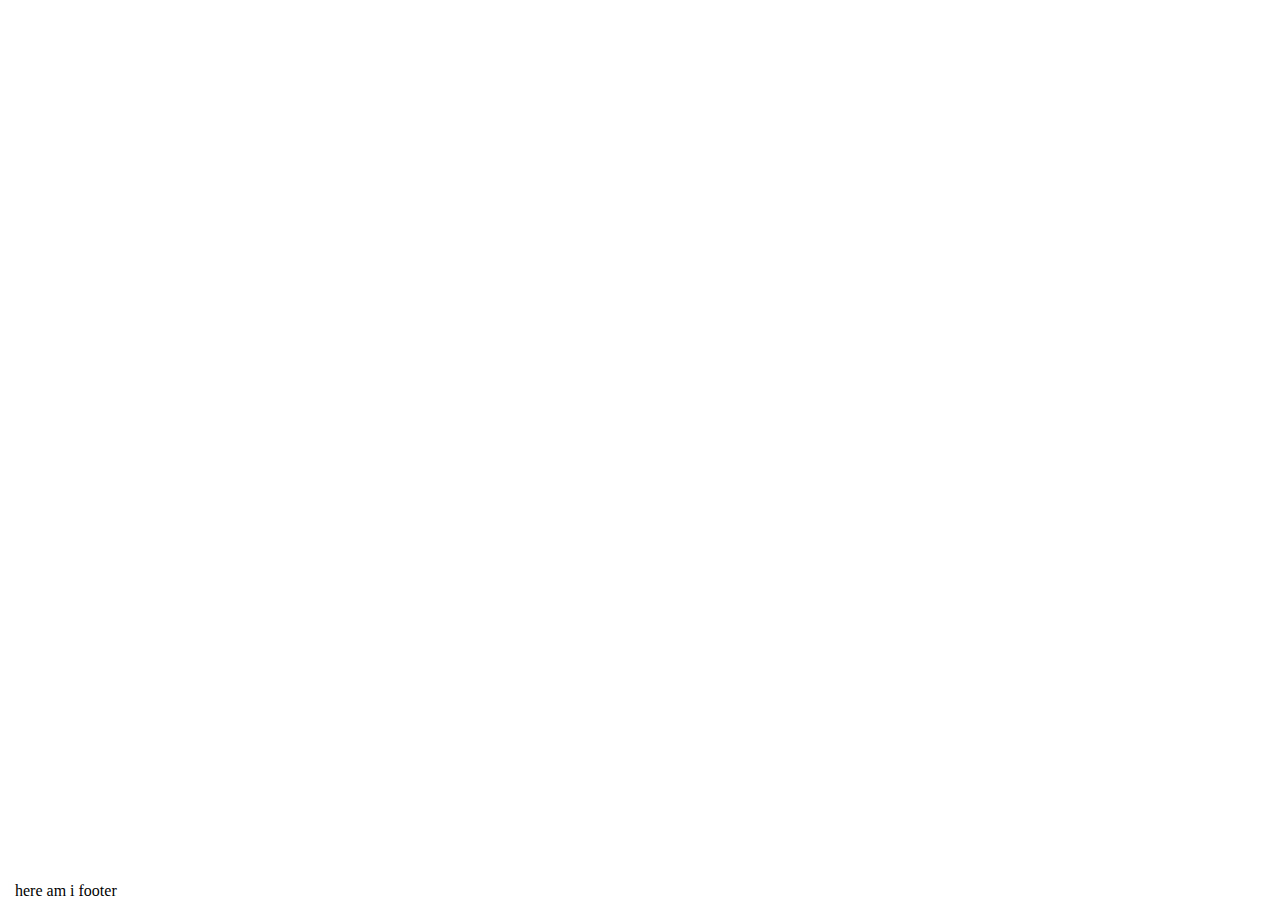
==== index.html @ b00f4f85 "first commit" ====
<!DOCTYPE html>
<html lang="en">

<head>
    <meta charset="UTF-8">
    <meta name="viewport" content="width=device-width, initial-scale=1.0">
    <link rel="stylesheet" href="css/index.css">
    <link rel="icon" type="image/x-icon" href="img/favicon.png">
    <title>My title</title>
</head>

<body>
    <div class="wrapper">
        <header class="header">
    <div class="header__container">

    </div>
</header>
        <main class="page">

        </main>

        <footer class="footer">
    <div class="footer__container">
        here am i footer
    </div>
</footer>
    </div>
</body>

</html>
---- css/index.css ----
@charset "UTF-8";
body {
  margin: 0; }

body * {
  padding: 0;
  margin: 0;
  border: 0; }

body *, body *:before, body *:after {
  -moz-box-sizing: border-box;
  -webkit-box-sizing: border-box;
  box-sizing: border-box; }

body :focus, body :active {
  outline: none; }

body a:focus, body a:active {
  outline: none; }

body nav, body footer, body header, body aside {
  display: block; }

body html, body body {
  height: 100%;
  width: 100%;
  font-size: 100%;
  line-height: 1;
  font-size: 14px;
  -ms-text-size-adjust: 100%;
  -moz-text-size-adjust: 100%;
  -webkit-text-size-adjust: 100%; }

body input, body button, body textarea {
  font-family: inherit; }

body input::-ms-clear {
  display: none; }

body button {
  cursor: pointer; }

body button::-moz-focus-inner {
  padding: 0;
  border: 0; }

body a, body a:visited {
  text-decoration: none; }

body a:hover {
  text-decoration: none; }

body ul li {
  list-style: none; }

body img {
  vertical-align: top; }

body h1, body h2, body h3, body h4, body h5, body h6 {
  font-size: inherit; }

/* font-weight: 400; } */
.rating {
  position: relative;
  font-size: 25px;
  display: inline-block;
  color: #b59d6d; }

.rating__items {
  position: absolute;
  width: 100%;
  height: 100%;
  top: 0;
  left: 0;
  display: -webkit-box;
  display: -ms-flexbox;
  display: flex;
  -webkit-box-orient: horizontal;
  -webkit-box-direction: reverse;
  -ms-flex-direction: row-reverse;
  flex-direction: row-reverse;
  overflow: hidden; }

.rating__item {
  position: absolute;
  width: 0%;
  height: 0%;
  opacity: 0;
  visibility: hidden;
  top: 0;
  left: 0; }

.rating__label {
  -webkit-box-flex: 0;
  -ms-flex: 0 0 20%;
  flex: 0 0 20%;
  height: 100%;
  cursor: pointer; }

.rating__label::before {
  content: "★";
  display: block;
  -webkit-transition: color 0.3s ease 0s;
  -o-transition: color 0.3s ease 0s;
  transition: color 0.3s ease 0s; }

.rating__item:checked,
.rating__item:checked ~ .rating__label {
  color: #ffc54f; }

.rating__label:hover,
.rating__label:hover ~ .rating__label,
.rating__label:checked ~ .rating__label:hover {
  color: #ffc54f; }

.rating::before {
  content: "★★★★★";
  display: block; }

html {
  height: 100%; }

body {
  font-weight: 400;
  height: 100%; }

[class*="__container"] {
  padding-left: 15px;
  padding-right: 15px;
  margin: 0 auto; }

.wrapper {
  min-height: 100%;
  display: -webkit-box;
  display: -ms-flexbox;
  display: flex;
  -webkit-box-orient: vertical;
  -webkit-box-direction: normal;
  -ms-flex-direction: column;
  flex-direction: column;
  overflow: clip; }

.wrapper > main {
  -webkit-box-flex: 1;
  -ms-flex-positive: 1;
  flex-grow: 1; }
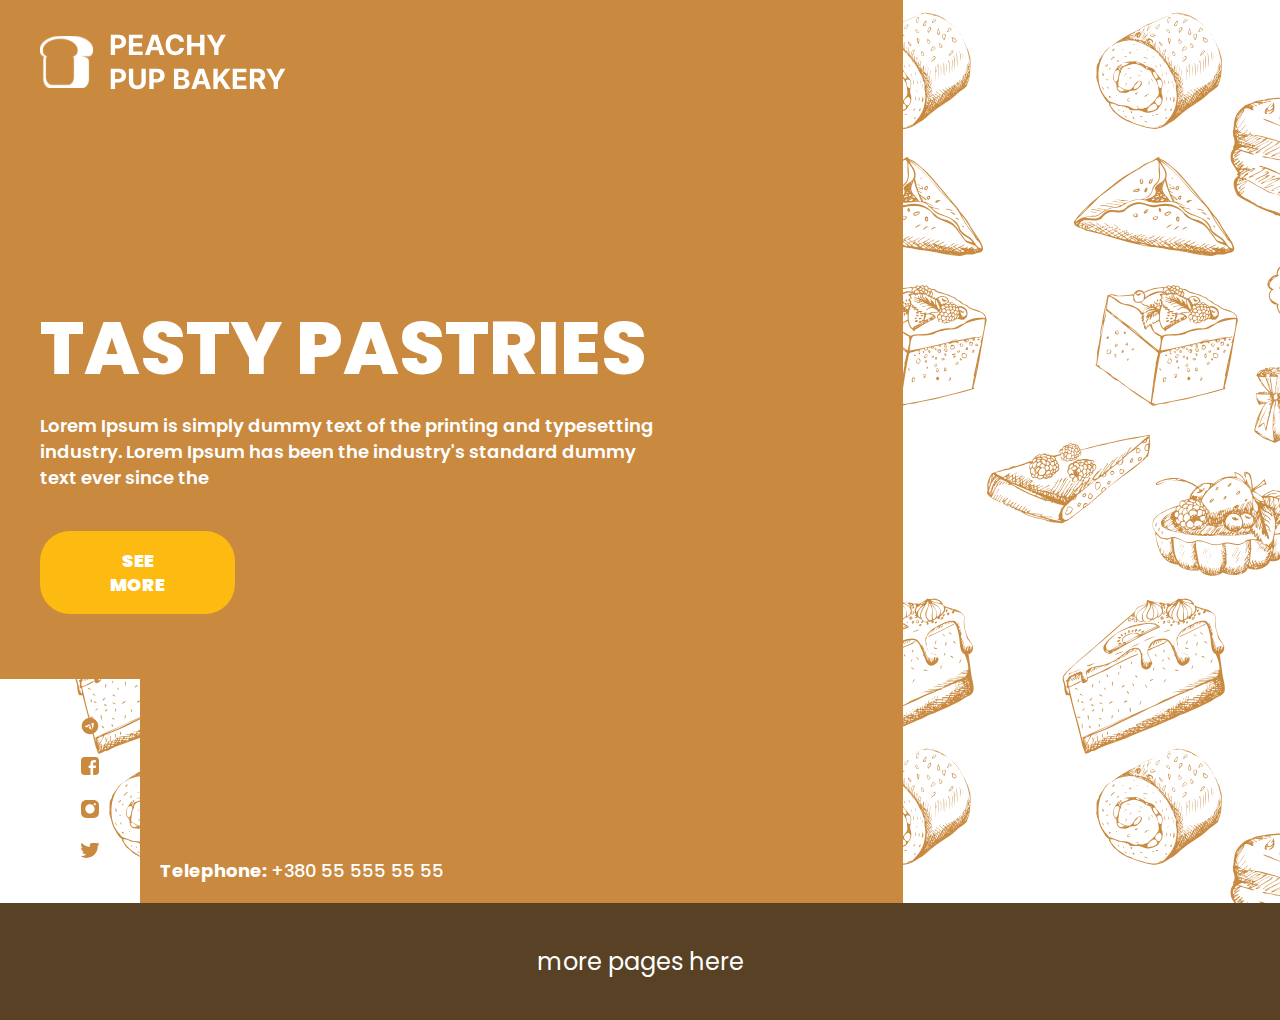
==== commit 144e75a7: "hero section in progress" ====
--- a/index.html
+++ b/index.html
@@ -6,23 +6,66 @@
     <meta name="viewport" content="width=device-width, initial-scale=1.0">
     <link rel="stylesheet" href="css/index.css">
     <link rel="icon" type="image/x-icon" href="img/favicon.png">
-    <title>My title</title>
+    <title>Bakery</title>
 </head>
 
 <body>
     <div class="wrapper">
         <header class="header">
     <div class="header__container">
-
+        <img src="/img/logo.svg" alt="Logo" class="header__logo">
     </div>
 </header>
         <main class="page">
-
+            <section class="page__hero hero">
+                <div class="hero__container">
+                    <div class="hero__content">
+                        <h1 class="hero__main-title">Tasty pastries</h1>
+                        <p class="hero__text">Lorem Ipsum is simply dummy text of the printing and typesetting
+                            industry.
+                            Lorem Ipsum has been the industry's standard dummy text ever since the</p>
+                        <a href="" class="hero__button reusable__button">see more</a>
+                    </div>
+                    <div class="hero__links-block links-block">
+                        <div class="links-block__social">
+                            <ul class="links-block__list">
+                                <li class="links-block__item">
+                                    <a href="" class="links-block__link">
+                                        <img src="/img/hero/01.svg" alt="icon" class="links-block__icon">
+                                    </a>
+                                </li>
+                                <li class="links-block__item">
+                                    <a href="" class="links-block__link">
+                                        <img src="/img/hero/02.svg" alt="icon" class="links-block__icon">
+                                    </a>
+                                </li>
+                                <li class="links-block__item">
+                                    <a href="" class="links-block__link">
+                                        <img src="/img/hero/03.svg" alt="icon" class="links-block__icon">
+                                    </a>
+                                </li>
+                                <li class="links-block__item">
+                                    <a href="" class="links-block__link">
+                                        <img src="/img/hero/04.svg" alt="icon" class="links-block__icon">
+                                    </a>
+                                </li>
+                            </ul>
+                        </div>
+                        <div class="links-block__phone">
+                            <a href="tel: +380555555555">Telephone: <span>+380 55 555 55 55</span></a>
+                        </div>
+                    </div>
+                </div>
+            </section>
         </main>
 
         <footer class="footer">
     <div class="footer__container">
-        here am i footer
+        <div class="footer__content">
+            <a href="https://notrealhumanbean.github.io/portfolio/" class="footer__link passing-underline">
+                more pages here
+            </a>
+        </div>
     </div>
 </footer>
     </div>
--- a/css/index.css
+++ b/css/index.css
@@ -1,4 +1,5 @@
 @charset "UTF-8";
+@import url(https://fonts.googleapis.com/css?family=Poppins:regular,400,500,600,700,800,900,&display=swap);
 body {
   margin: 0; }
 
@@ -60,6 +61,145 @@
   font-size: inherit; }
 
 /* font-weight: 400; } */
+.reusable__button {
+  color: white;
+  border-radius: 30px;
+  background: #fdba10;
+  font-size: 18px;
+  font-weight: 900;
+  line-height: 133.333333%;
+  /* 24/18 */
+  text-align: center;
+  text-transform: uppercase;
+  padding: 18px 53px;
+  -webkit-transition: background-color 0.4s ease 0s;
+  -o-transition: background-color 0.4s ease 0s;
+  transition: background-color 0.4s ease 0s; }
+
+.reusable__button:hover {
+  background: #e7a601; }
+
+.reusable__title {
+  color: white;
+  font-size: 10.286rem;
+  font-weight: 800;
+  line-height: 96%;
+  text-align: right;
+  text-transform: uppercase; }
+
+.hero__content {
+  color: white;
+  text-align: left;
+  max-width: 623px;
+  display: -webkit-box;
+  display: -ms-flexbox;
+  display: flex;
+  -webkit-box-orient: vertical;
+  -webkit-box-direction: normal;
+  -ms-flex-direction: column;
+  flex-direction: column;
+  padding-bottom: 65px;
+  position: relative;
+  z-index: 50; }
+
+.hero__content::before {
+  content: "";
+  position: absolute;
+  background-color: #C98A40;
+  bottom: 0;
+  right: -240px;
+  width: 200vw;
+  height: 200vh;
+  z-index: -10; }
+
+.hero__main-title {
+  font-size: 74px;
+  font-weight: 800;
+  line-height: 120.27027%;
+  /* 89/74 */
+  margin-bottom: 20px;
+  text-transform: uppercase; }
+
+.hero__text {
+  font-size: 18px;
+  font-weight: 600;
+  line-height: 144.444444%;
+  /* 26/18 */
+  margin-bottom: 40px; }
+
+.hero__button {
+  max-width: 195px; }
+
+.links-block {
+  display: -webkit-box;
+  display: -ms-flexbox;
+  display: flex;
+  width: 863px; }
+  .links-block__social {
+    padding: 35px 38px; }
+  .links-block__list {
+    display: -webkit-box;
+    display: -ms-flexbox;
+    display: flex;
+    -webkit-box-orient: vertical;
+    -webkit-box-direction: normal;
+    -ms-flex-direction: column;
+    flex-direction: column;
+    row-gap: 18px;
+    -webkit-box-align: center;
+    -ms-flex-align: center;
+    align-items: center; }
+  .links-block__phone {
+    background-color: #C98A40;
+    width: 100%;
+    display: -webkit-box;
+    display: -ms-flexbox;
+    display: flex;
+    -webkit-box-align: end;
+    -ms-flex-align: end;
+    align-items: flex-end;
+    padding: 0px 0px 20px 20px; }
+    .links-block__phone a {
+      color: #ffff;
+      font-size: 18px;
+      font-weight: 700;
+      line-height: 144.444444%;
+      /* 26/18 */ }
+      .links-block__phone a span {
+        font-weight: 500; }
+
+.passing-underline {
+  position: relative; }
+
+.passing-underline::before {
+  content: '';
+  position: absolute;
+  width: 99%;
+  height: 4px;
+  border-radius: 4px;
+  background-color: #ffffff;
+  bottom: 0;
+  left: 0;
+  -webkit-transform-origin: right;
+  -ms-transform-origin: right;
+  transform-origin: right;
+  -webkit-transform: scaleX(0);
+  -ms-transform: scaleX(0);
+  transform: scaleX(0);
+  -webkit-transition: -webkit-transform .3s ease-in-out;
+  transition: -webkit-transform .3s ease-in-out;
+  -o-transition: transform .3s ease-in-out;
+  transition: transform .3s ease-in-out;
+  transition: transform .3s ease-in-out, -webkit-transform .3s ease-in-out; }
+
+.passing-underline:hover::before {
+  -webkit-transform-origin: left;
+  -ms-transform-origin: left;
+  transform-origin: left;
+  -webkit-transform: scaleX(1);
+  -ms-transform: scaleX(1);
+  transform: scaleX(1); }
+
 .rating {
   position: relative;
   font-size: 25px;
@@ -121,10 +261,14 @@
   height: 100%; }
 
 body {
+  font-family: Poppins;
+  color: #333333;
   font-weight: 400;
-  height: 100%; }
+  height: 100%;
+  background: url("/img/hero/bakery.svg"); }
 
 [class*="__container"] {
+  max-width: 1230px;
   padding-left: 15px;
   padding-right: 15px;
   margin: 0 auto; }
@@ -144,3 +288,36 @@
   -webkit-box-flex: 1;
   -ms-flex-positive: 1;
   flex-grow: 1; }
+
+.header {
+  z-index: 60;
+  padding-top: 28px; }
+  .header__container {
+    display: -webkit-box;
+    display: -ms-flexbox;
+    display: flex;
+    -webkit-box-pack: start;
+    -ms-flex-pack: start;
+    justify-content: flex-start; }
+  .header__logo {
+    -webkit-box-flex: 0;
+    -ms-flex: 0 1 248px;
+    flex: 0 1 248px; }
+
+.page__hero {
+  padding-top: 208px; }
+
+.footer {
+  background: #584125;
+  height: 117px;
+  display: -webkit-box;
+  display: -ms-flexbox;
+  display: flex;
+  -webkit-box-align: center;
+  -ms-flex-align: center;
+  align-items: center; }
+  .footer__content {
+    text-align: center; }
+  .footer__link {
+    color: #fff;
+    font-size: 24px; }
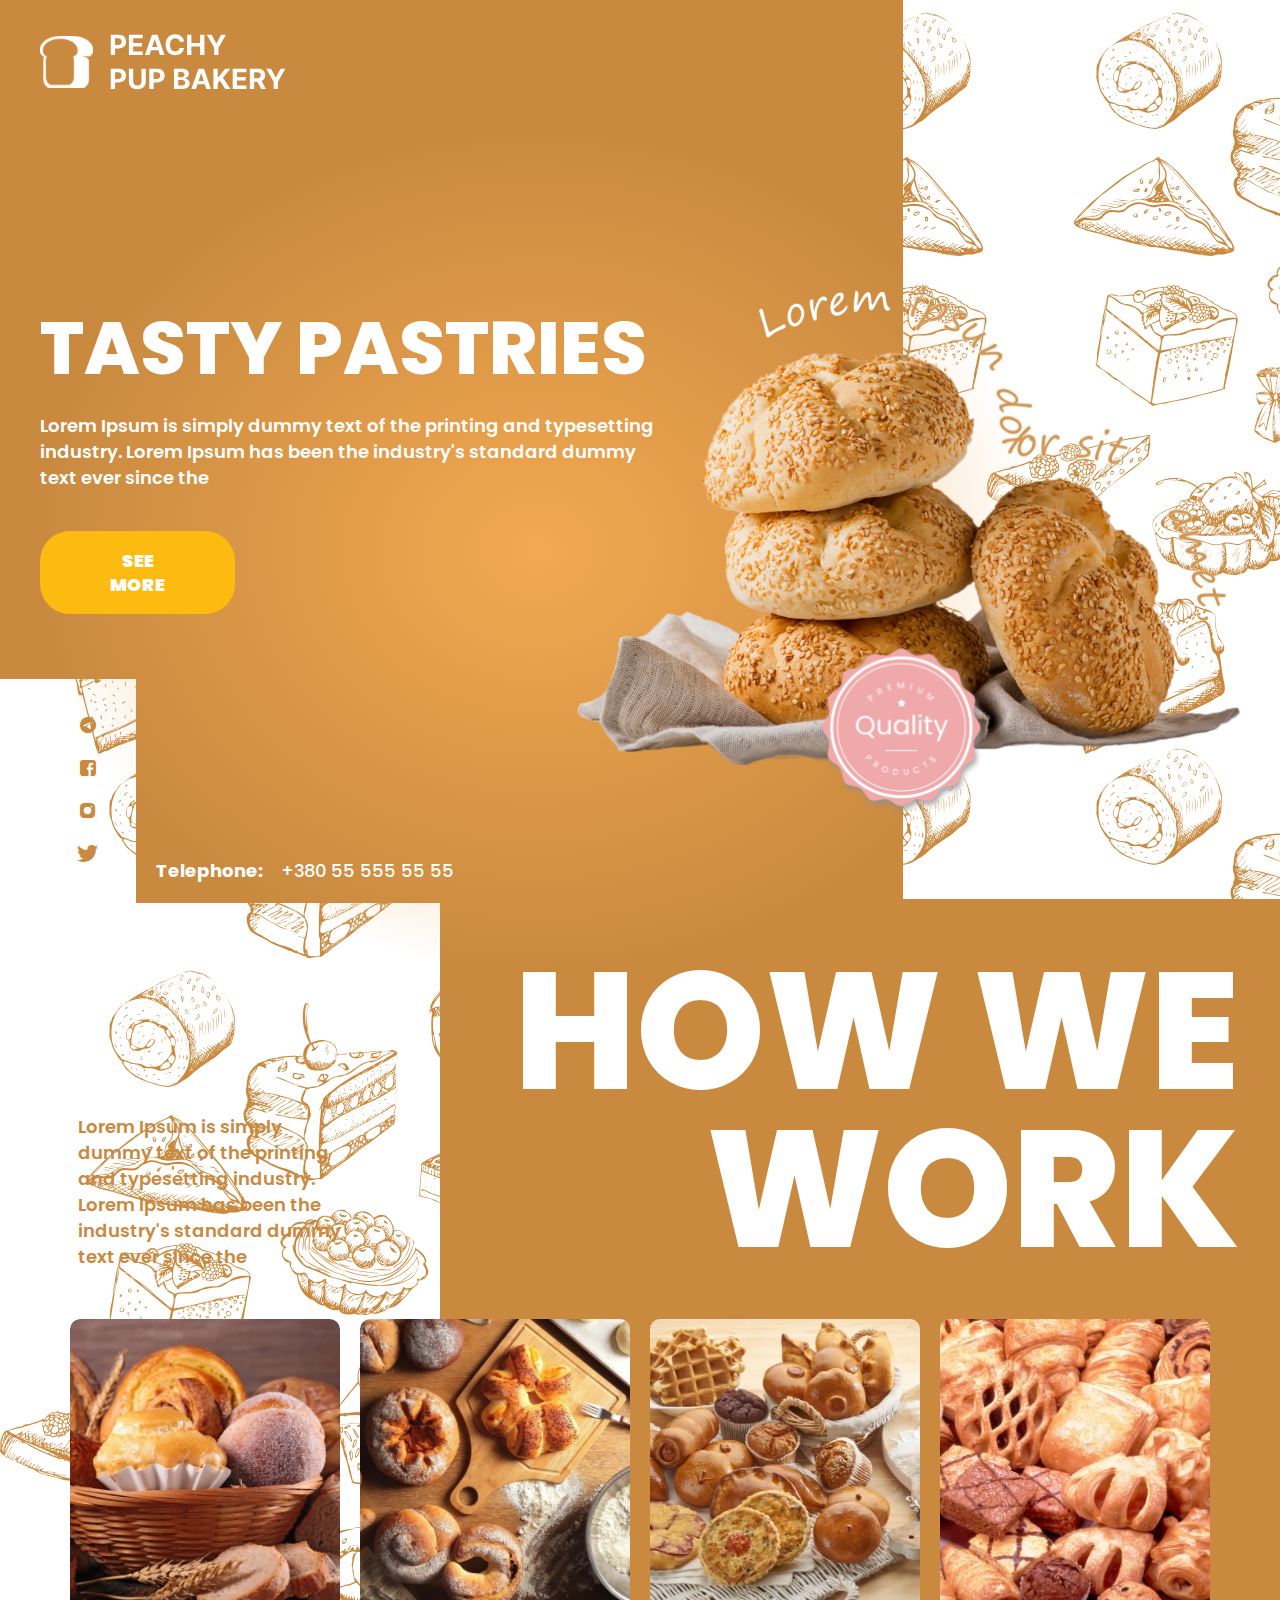
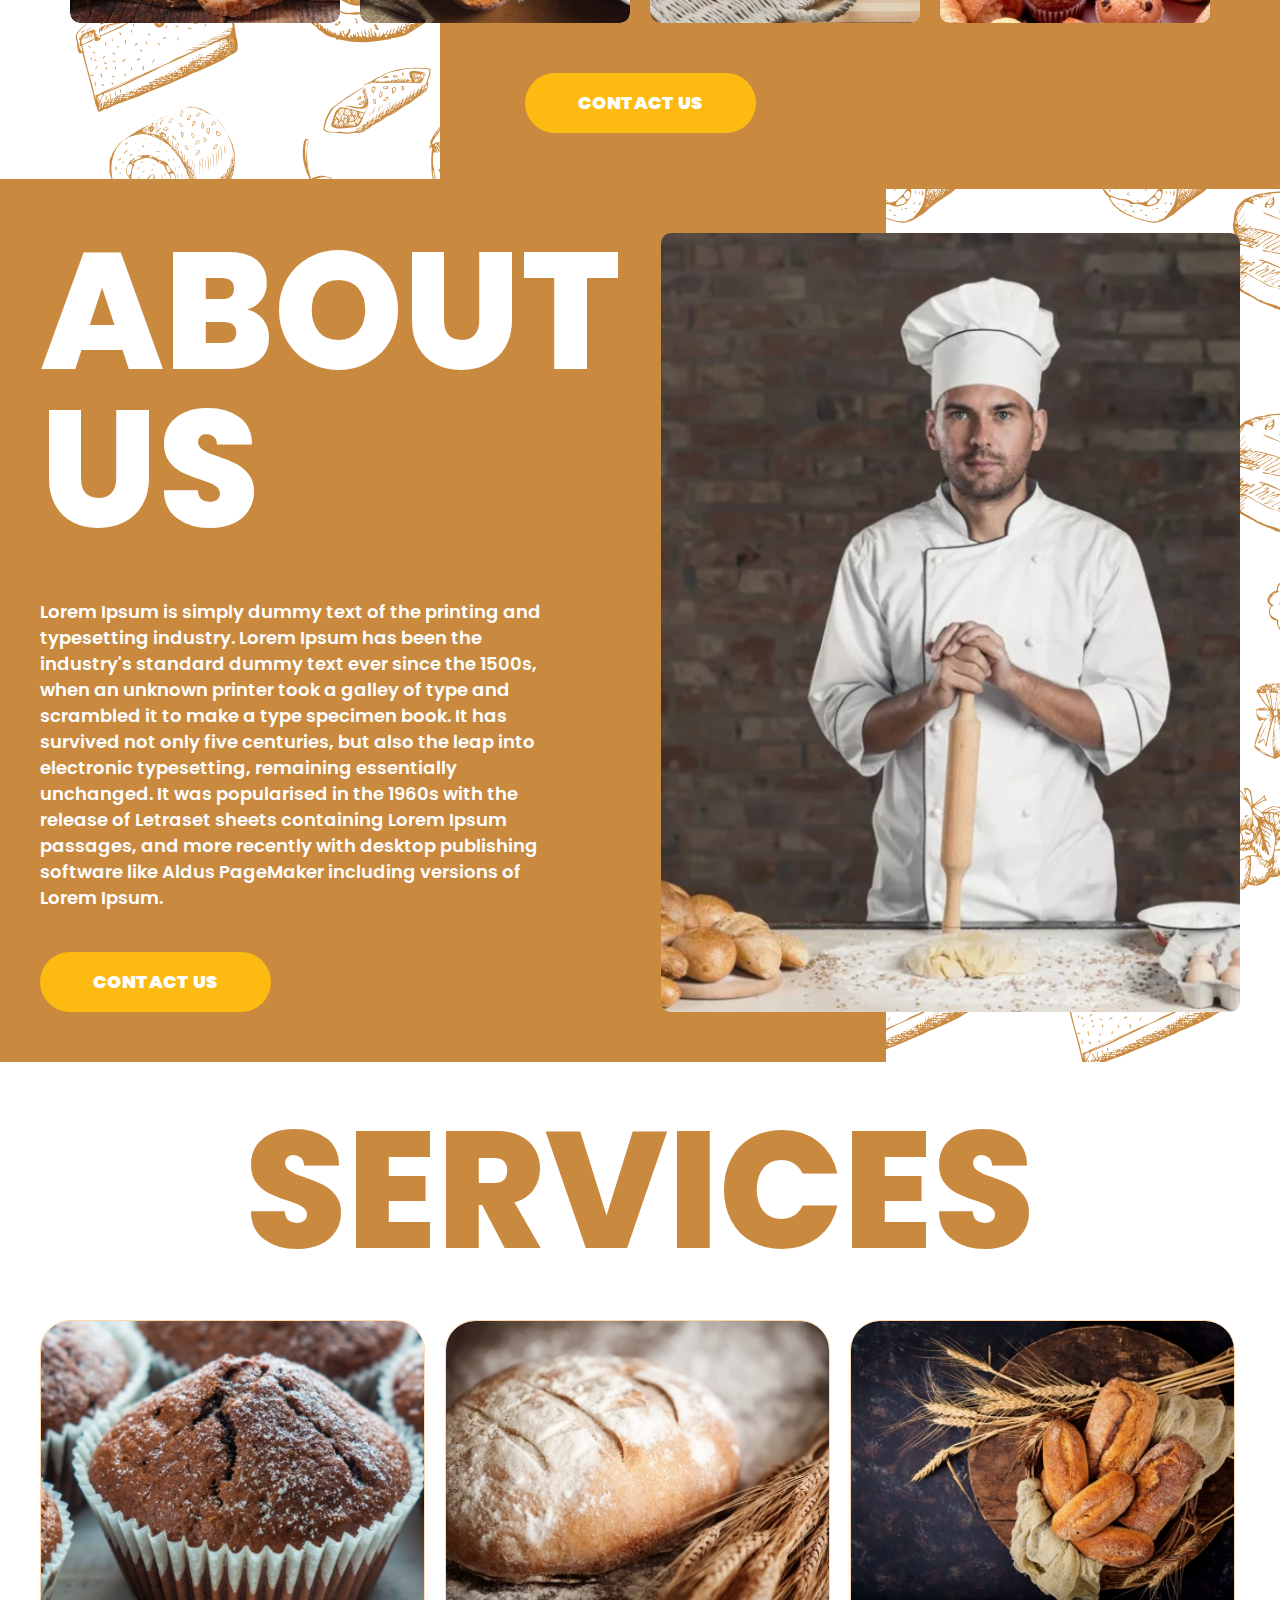
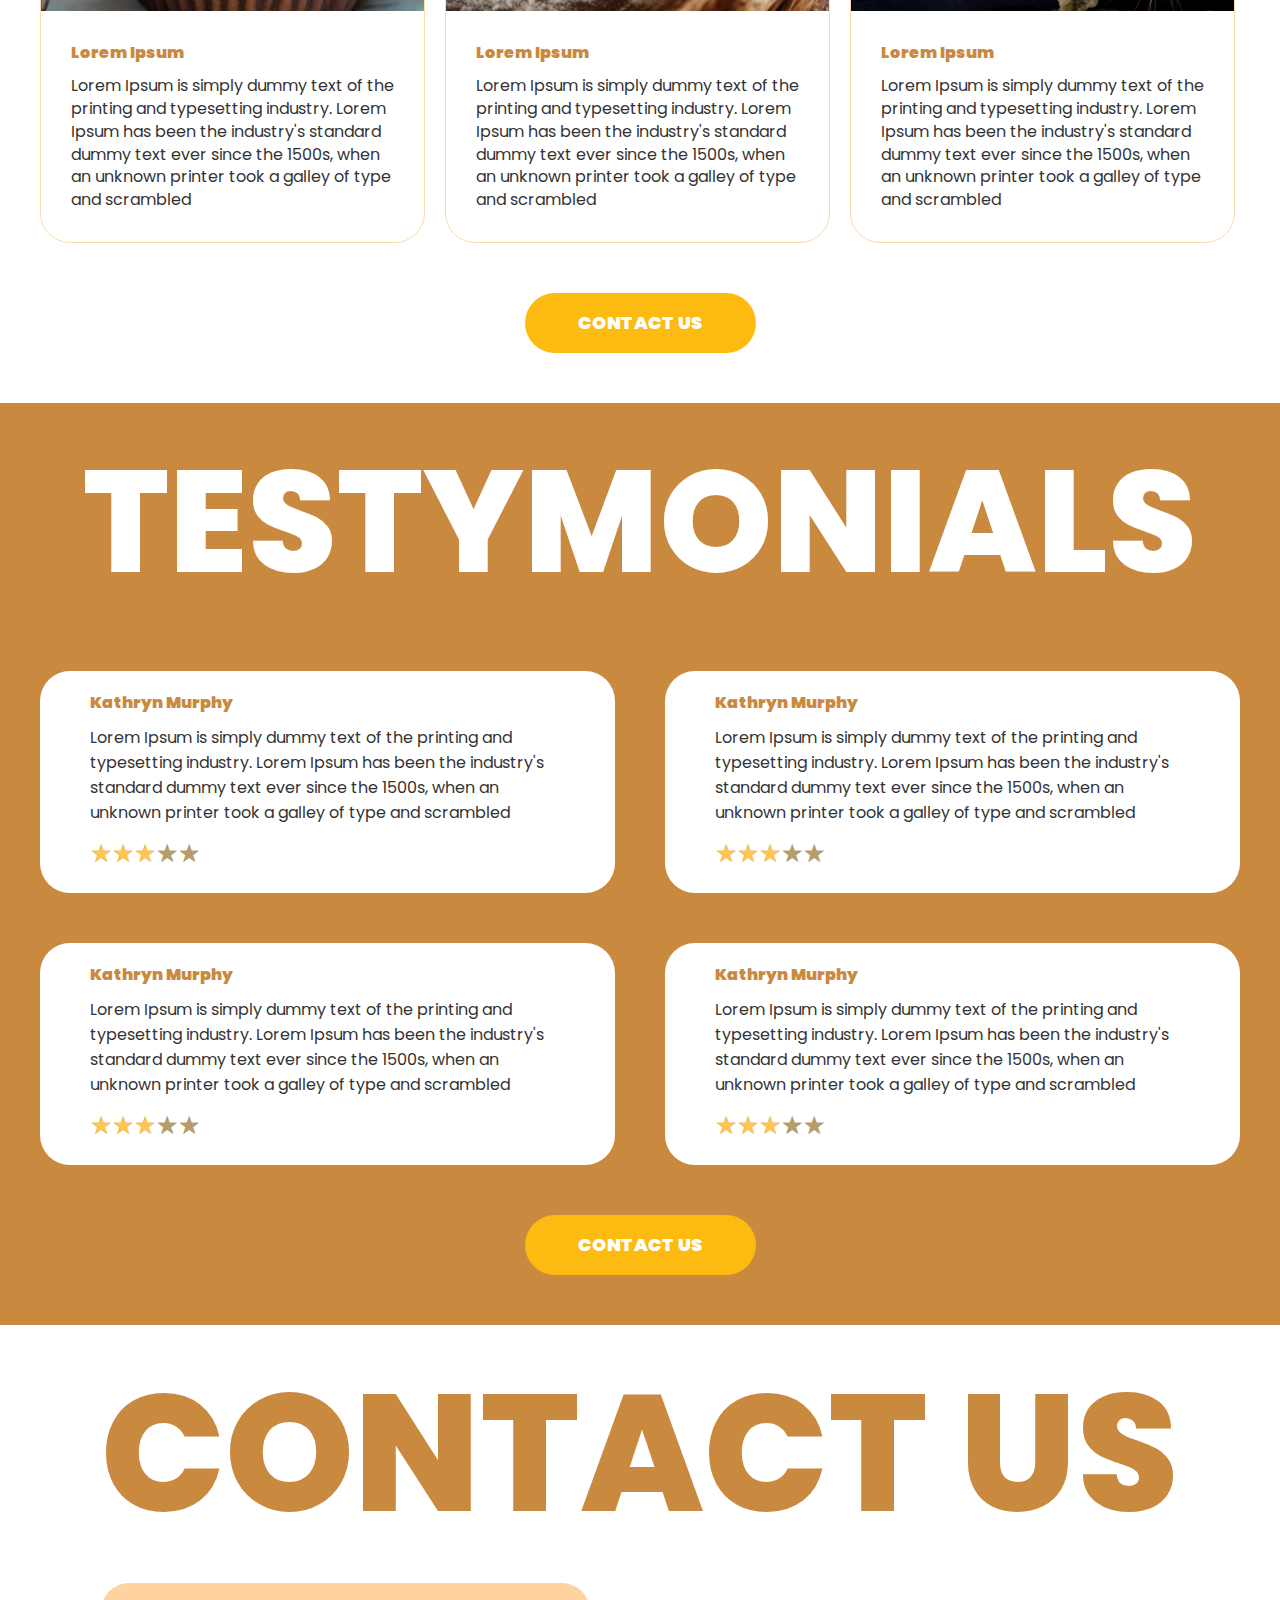
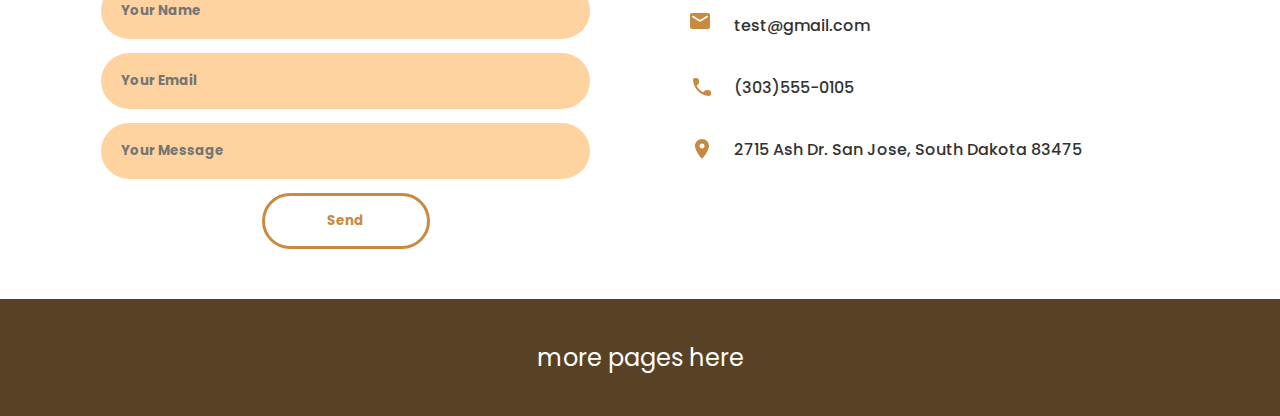
==== commit 485aa296: "layout done without deleting unnesesary files" ====
--- a/index.html
+++ b/index.html
@@ -4,6 +4,7 @@
 <head>
     <meta charset="UTF-8">
     <meta name="viewport" content="width=device-width, initial-scale=1.0">
+    <link rel="stylesheet" href="css/style.css">
     <link rel="stylesheet" href="css/index.css">
     <link rel="icon" type="image/x-icon" href="img/favicon.png">
     <title>Bakery</title>
@@ -12,10 +13,10 @@
 <body>
     <div class="wrapper">
         <header class="header">
-    <div class="header__container">
-        <img src="/img/logo.svg" alt="Logo" class="header__logo">
-    </div>
-</header>
+            <div class="header__container">
+                <img src="/img/logo.svg" alt="Logo" class="header__logo">
+            </div>
+        </header>
         <main class="page">
             <section class="page__hero hero">
                 <div class="hero__container">
@@ -30,45 +31,324 @@
                         <div class="links-block__social">
                             <ul class="links-block__list">
                                 <li class="links-block__item">
-                                    <a href="" class="links-block__link">
-                                        <img src="/img/hero/01.svg" alt="icon" class="links-block__icon">
+                                    <a href="" class="links-block__link icon-01">
                                     </a>
                                 </li>
                                 <li class="links-block__item">
-                                    <a href="" class="links-block__link">
-                                        <img src="/img/hero/02.svg" alt="icon" class="links-block__icon">
+                                    <a href="" class="links-block__link icon-02">
                                     </a>
                                 </li>
                                 <li class="links-block__item">
-                                    <a href="" class="links-block__link">
-                                        <img src="/img/hero/03.svg" alt="icon" class="links-block__icon">
+                                    <a href="" class="links-block__link icon-03">
                                     </a>
                                 </li>
                                 <li class="links-block__item">
-                                    <a href="" class="links-block__link">
-                                        <img src="/img/hero/04.svg" alt="icon" class="links-block__icon">
+                                    <a href="" class="links-block__link icon-04">
                                     </a>
                                 </li>
                             </ul>
                         </div>
                         <div class="links-block__phone">
-                            <a href="tel: +380555555555">Telephone: <span>+380 55 555 55 55</span></a>
+                            <a href="tel: +380555555555">Telephone: <span class="passing-underline">+380 55 555 55
+                                    55</span></a>
                         </div>
                     </div>
                 </div>
             </section>
+            <section class="page__work work">
+                <div class="work__container">
+                    <div class="work__body">
+                        <div class="work__text-part">
+                            <div class="work__text">
+                                <p>Lorem Ipsum is simply dummy text of the printing and typesetting industry. Lorem
+                                    Ipsum has been the industry's standard dummy text ever since the
+                                </p>
+                            </div>
+                            <h2 class="work__title reusable__title">
+                                How we work
+                            </h2>
+                        </div>
+                        <div class="work__gallery gallery">
+                            <div class="gallery__card ibg">
+                                <img src="/img/work/01.jpeg" class="gallery__image" alt="Image">
+                            </div>
+                            <div class="gallery__card ibg">
+                                <img src="/img/work/02.jpeg" class="gallery__image" alt="Image">
+                            </div>
+                            <div class="gallery__card ibg">
+                                <img src="/img/work/03.jpeg" class="gallery__image" alt="Image">
+                            </div>
+                            <div class="gallery__card ibg">
+                                <img src="/img/work/04.jpeg" class="gallery__image" alt="Image">
+                            </div>
+                        </div>
+                        <div class="work__button-holder">
+                            <a href="" class="reusable__button">Contact us</a>
+                        </div>
+                    </div>
+                </div>
+            </section>
+            <section class="page__about about">
+                <div class="about__container">
+                    <div class="about__body">
+                        <div class="about__content">
+                            <h2 class="about__title reusable__title">
+                                About us
+                            </h2>
+                            <div class="about__text">
+                                <p>Lorem Ipsum is simply dummy text of the printing and typesetting industry. Lorem
+                                    Ipsum
+                                    has been the industry's standard dummy text ever since the 1500s, when an unknown
+                                    printer took a galley of type and scrambled it to make a type specimen book. It has
+                                    survived not only five centuries, but also the leap into electronic typesetting,
+                                    remaining essentially unchanged. It was popularised in the 1960s with the release of
+                                    Letraset sheets containing Lorem Ipsum passages, and more recently with desktop
+                                    publishing software like Aldus PageMaker including versions of Lorem Ipsum.
+
+                                </p>
+                            </div>
+                            <div class="about__button-container">
+                                <a href="" class="reusable__button">Contact us</a>
+                            </div>
+                        </div>
+                        <div class="about__image image ibg">
+                            <img src="/img/about/01.jpeg" alt="Chef">
+                        </div>
+                    </div>
+                </div>
+            </section>
+            <section class="page__services services">
+                <div class="services__container">
+                    <div class="services__body">
+                        <h2 class="services__title reusable__title">
+                            Services
+                        </h2>
+                        <div class="services__items">
+                            <article class="services__item item-services">
+                                <div class="item-services__image ibg">
+                                    <img src="/img/services/01.jpeg" alt="Services image">
+                                </div>
+                                <div class="item-services__content">
+                                    <h3 class="item-services__title article-title">
+                                        Lorem Ipsum
+                                    </h3>
+                                    <p class="item-services__text">
+                                        Lorem Ipsum is simply dummy text of the printing and typesetting industry. Lorem
+                                        Ipsum has been the industry's standard dummy text ever since the 1500s, when an
+                                        unknown printer took a galley of type and scrambled
+                                    </p>
+                                </div>
+                            </article>
+                            <article class="services__item item-services">
+                                <div class="item-services__image ibg">
+                                    <img src="/img/services/02.jpeg" alt="Services image">
+                                </div>
+                                <div class="item-services__content">
+                                    <h3 class="item-services__title article-title">
+                                        Lorem Ipsum
+                                    </h3>
+                                    <p class="item-services__text">
+                                        Lorem Ipsum is simply dummy text of the printing and typesetting industry. Lorem
+                                        Ipsum has been the industry's standard dummy text ever since the 1500s, when an
+                                        unknown printer took a galley of type and scrambled
+                                    </p>
+                                </div>
+                            </article>
+                            <article class="services__item item-services span-3">
+                                <div class="item-services__image ibg">
+                                    <img src="/img/services/03.jpeg" alt="Services image">
+                                </div>
+                                <div class="item-services__content">
+                                    <h3 class="item-services__title article-title">
+                                        Lorem Ipsum
+                                    </h3>
+                                    <p class="item-services__text">
+                                        Lorem Ipsum is simply dummy text of the printing and typesetting industry. Lorem
+                                        Ipsum has been the industry's standard dummy text ever since the 1500s, when an
+                                        unknown printer took a galley of type and scrambled
+                                    </p>
+                                </div>
+                            </article>
+                        </div>
+                        <div class="services__button-holder">
+                            <a href="" class="reusable__button">Contact us</a>
+                        </div>
+                    </div>
+                </div>
+            </section>
+
         </main>
-
-        <footer class="footer">
-    <div class="footer__container">
-        <div class="footer__content">
-            <a href="https://notrealhumanbean.github.io/portfolio/" class="footer__link passing-underline">
-                more pages here
-            </a>
-        </div>
-    </div>
-</footer>
+        <section class="page__testymonials testymonials">
+            <div class="testymonials__container">
+                <div class="testymonials__body">
+                    <h2 class="testymonials__title reusable__title">
+                        testymonials
+                    </h2>
+                    <div class="testymonials__content content-testymonials">
+                        <article class="content-testymonials__item">
+                            <h3 class="content-testymonials__title article-title">
+                                Kathryn Murphy
+                            </h3>
+                            <p class="content-testymonials__text">Lorem Ipsum is simply dummy text of the printing and
+                                typesetting industry. Lorem Ipsum has been the industry's standard dummy text ever since
+                                the 1500s, when an unknown printer took a galley of type and scrambled</p>
+                            <div class="rating">
+                                <div class="rating__items">
+                                    <input id="rating__5-1" type="radio" class="rating__item" name="rating-1" value="5">
+                                    <label for="rating__5-1" class="rating__label"></label>
+                                    <input id="rating__4-1" type="radio" class="rating__item" name="rating-1" value="4">
+                                    <label for="rating__4-1" class="rating__label"></label>
+                                    <input id="rating__3-1" type="radio" class="rating__item" name="rating-1" checked
+                                        value="3">
+                                    <label for="rating__3-1" class="rating__label"></label>
+                                    <input id="rating__2-1" type="radio" class="rating__item" name="rating-1" value="2">
+                                    <label for="rating__2-1" class="rating__label"></label>
+                                    <input id="rating__1-1" type="radio" class="rating__item" name="rating-1" value="1">
+                                    <label for="rating__1-1" class="rating__label"></label>
+                                </div>
+                            </div>
+                        </article>
+                        <article class="content-testymonials__item">
+                            <h3 class="content-testymonials__title article-title">
+                                Kathryn Murphy
+                            </h3>
+                            <p class="content-testymonials__text">Lorem Ipsum is simply dummy text of the printing and
+                                typesetting industry. Lorem Ipsum has been the industry's standard dummy text ever since
+                                the 1500s, when an unknown printer took a galley of type and scrambled</p>
+                            <div class="rating">
+                                <div class="rating__items">
+                                    <input id="rating__5-2" type="radio" class="rating__item" name="rating-2" value="5">
+                                    <label for="rating__5-2" class="rating__label"></label>
+                                    <input id="rating__4-2" type="radio" class="rating__item" name="rating-2" value="4">
+                                    <label for="rating__4-2" class="rating__label"></label>
+                                    <input id="rating__3-2" type="radio" class="rating__item" name="rating-2" checked
+                                        value="3">
+                                    <label for="rating__3-2" class="rating__label"></label>
+                                    <input id="rating__2-2" type="radio" class="rating__item" name="rating-2" value="2">
+                                    <label for="rating__2-2" class="rating__label"></label>
+                                    <input id="rating__1-2" type="radio" class="rating__item" name="rating-2" value="1">
+                                    <label for="rating__1-2" class="rating__label"></label>
+                                </div>
+                            </div>
+                        </article>
+                        <article class="content-testymonials__item">
+                            <h3 class="content-testymonials__title article-title">
+                                Kathryn Murphy
+                            </h3>
+                            <p class="content-testymonials__text">Lorem Ipsum is simply dummy text of the printing and
+                                typesetting industry. Lorem Ipsum has been the industry's standard dummy text ever since
+                                the 1500s, when an unknown printer took a galley of type and scrambled</p>
+                            <div class="rating">
+                                <div class="rating__items">
+                                    <input id="rating__5-3" type="radio" class="rating__item" name="rating-3" value="5">
+                                    <label for="rating__5-3" class="rating__label"></label>
+                                    <input id="rating__4-3" type="radio" class="rating__item" name="rating-3" value="4">
+                                    <label for="rating__4-3" class="rating__label"></label>
+                                    <input id="rating__3-3" type="radio" class="rating__item" name="rating-3" checked
+                                        value="3">
+                                    <label for="rating__3-3" class="rating__label"></label>
+                                    <input id="rating__2-3" type="radio" class="rating__item" name="rating-3" value="2">
+                                    <label for="rating__2-3" class="rating__label"></label>
+                                    <input id="rating__1-3" type="radio" class="rating__item" name="rating-3" value="1">
+                                    <label for="rating__1-3" class="rating__label"></label>
+                                </div>
+                            </div>
+                        </article>
+                        <article class="content-testymonials__item">
+                            <h3 class="content-testymonials__title article-title">
+                                Kathryn Murphy
+                            </h3>
+                            <p class="content-testymonials__text">Lorem Ipsum is simply dummy text of the printing and
+                                typesetting industry. Lorem Ipsum has been the industry's standard dummy text ever since
+                                the 1500s, when an unknown printer took a galley of type and scrambled
+                            </p>
+                            <div class="rating">
+                                <div class="rating__items">
+                                    <input id="rating__5-4" type="radio" class="rating__item" name="rating-4" value="5">
+                                    <label for="rating__5-4" class="rating__label"></label>
+                                    <input id="rating__4-4" type="radio" class="rating__item" name="rating-4" value="4">
+                                    <label for="rating__4-4" class="rating__label"></label>
+                                    <input id="rating__3-4" type="radio" class="rating__item" name="rating-4" checked
+                                        value="3">
+                                    <label for="rating__3-4" class="rating__label"></label>
+                                    <input id="rating__2-4" type="radio" class="rating__item" name="rating-4" value="2">
+                                    <label for="rating__2-4" class="rating__label"></label>
+                                    <input id="rating__1-4" type="radio" class="rating__item" name="rating-4" value="1">
+                                    <label for="rating__1-4" class="rating__label"></label>
+                                </div>
+                            </div>
+                        </article>
+                    </div>
+                    <div class="testymonials__button-holder">
+                        <a href="" class="reusable__button">Contact us</a>
+                    </div>
+                </div>
+            </div>
+        </section>
+        <section class="page__contact contact">
+            <div class="contact__container">
+                <div class="contact__title reusable__title">Contact Us</div>
+                <div class="contact__content">
+                    <div class="contact__form">
+                        <form action="#" id="form">
+                            <div class="input-container">
+                                <input type="text" id="name" name="name" placeholder="Your Name"
+                                    class="_req form-input">
+                            </div>
+                            <div class="input-container">
+                                <input type="email" id="email" name="email" placeholder="Your Email"
+                                    class="_req _email form-input">
+                            </div>
+                            <div class="input-container">
+                                <input type="textarea" id="name" placeholder="Your Message">
+                            </div>
+                            <div class="form-button-container">
+                                <input class="form-button" type="submit" value="Send""></input>
+                    </div>
+                </form>
+            </div>
+            <div class=" contact__info">
+                                <div class="contact__item">
+                                    <div class="contact__icon">
+                                        <img src="img/contact/01.svg" alt="contact icon">
+                                    </div>
+                                    <div class="contact__link">
+                                        <a href="mailto: test@egmail.com">test@gmail.com</a>
+                                    </div>
+                                </div>
+                                <div class="contact__item">
+                                    <div class="contact__icon">
+                                        <img src="img/contact/02.svg" alt="contact icon">
+                                    </div>
+                                    <div class="contact__link">
+                                        <a href="tel:(303)555-0105">(303)555-0105</a>
+                                    </div>
+                                </div>
+                                <div class="contact__item">
+                                    <div class="contact__icon">
+                                        <img src="img/contact/03.svg" alt="contact icon">
+                                    </div>
+                                    <div class="contact__link">
+                                        <a href="https://maps.app.goo.gl/aLhBi98EizHFtwxn8">2715 Ash Dr. San Jose, South
+                                            Dakota
+                                            83475</a>
+                                    </div>
+                                </div>
+                            </div>
+                    </div>
+                </div>
+            </div>
+            <footer class="footer">
+                <div class="footer__container">
+                    <div class="footer__content">
+                        <a href="https://notrealhumanbean.github.io/portfolio/" class="footer__link passing-underline">
+                            more pages here
+                        </a>
+                    </div>
+                </div>
+            </footer>
     </div>
 </body>
+<script src="js/main-dist.js"></script>
 
 </html>--- a/css/style.css
+++ b/css/style.css
@@ -0,0 +1,49 @@
+@font-face {
+  font-family: 'icomoon';
+  src:  url('../fonts/icomoon.eot?undu97');
+  src:  url('../fonts/icomoon.eot?undu97#iefix') format('embedded-opentype'),
+    url('../fonts/icomoon.ttf?undu97') format('truetype'),
+    url('../fonts/icomoon.woff?undu97') format('woff'),
+    url('../fonts/icomoon.svg?undu97#icomoon') format('svg');
+  font-weight: normal;
+  font-style: normal;
+  font-display: block;
+}
+
+[class^="icon-"]::before, [class*=" icon-"]::before {
+  /* use !important to prevent issues with browser extensions that change fonts */
+  font-family: 'icomoon' !important;
+  speak: never;
+  font-style: normal;
+  font-weight: normal;
+  font-variant: normal;
+  text-transform: none;
+  line-height: 1;
+
+  /* Better Font Rendering =========== */
+  -webkit-font-smoothing: antialiased;
+  -moz-osx-font-smoothing: grayscale;
+}
+
+.icon-01:before {
+  content: "\e900";
+  color: #C98A40;
+}
+.icon-02:before {
+  content: "\e901";
+  color: #C98A40;
+}
+.icon-03:before {
+  content: "\e902";
+  color: #C98A40;
+}
+.icon-04:before {
+  content: "\e903";
+  color: #C98A40;
+}
+@media(max-width: 661.98px) {
+  .icon-01::before, .icon-02::before, .icon-03::before, .icon-04::before {
+    color: aliceblue;
+    font-size: 24px;
+  }
+}
--- a/css/index.css
+++ b/css/index.css
@@ -86,90 +86,44 @@
   line-height: 96%;
   text-align: right;
   text-transform: uppercase; }
-
-.hero__content {
-  color: white;
-  text-align: left;
-  max-width: 623px;
-  display: -webkit-box;
-  display: -ms-flexbox;
-  display: flex;
-  -webkit-box-orient: vertical;
-  -webkit-box-direction: normal;
-  -ms-flex-direction: column;
-  flex-direction: column;
-  padding-bottom: 65px;
+  @media (max-width: 1199.98px) {
+    .reusable__title {
+      font-size: 6.386rem; } }
+  @media (max-width: 991.98px) {
+    .reusable__title {
+      font-size: 6.386rem; } }
+  @media (max-width: 791.98px) {
+    .reusable__title {
+      font-size: 5rem; } }
+  @media (max-width: 491.98px) {
+    .reusable__title {
+      font-size: 3.9rem; } }
+
+.article-title {
+  color: #c98a40;
+  font-size: 16px;
+  font-weight: 900;
+  line-height: 150%;
+  /* 24/16 */ }
+
+.ibg {
+  background-position: center;
+  background-size: cover;
+  background-repeat: no-repeat;
+  position: relative; }
+
+.ibg img {
+  width: 0;
+  height: 0;
+  position: absolute;
+  top: 0;
+  left: 0;
+  opacity: 0;
+  visibility: hidden; }
+
+.passing-underline {
   position: relative;
-  z-index: 50; }
-
-.hero__content::before {
-  content: "";
-  position: absolute;
-  background-color: #C98A40;
-  bottom: 0;
-  right: -240px;
-  width: 200vw;
-  height: 200vh;
-  z-index: -10; }
-
-.hero__main-title {
-  font-size: 74px;
-  font-weight: 800;
-  line-height: 120.27027%;
-  /* 89/74 */
-  margin-bottom: 20px;
-  text-transform: uppercase; }
-
-.hero__text {
-  font-size: 18px;
-  font-weight: 600;
-  line-height: 144.444444%;
-  /* 26/18 */
-  margin-bottom: 40px; }
-
-.hero__button {
-  max-width: 195px; }
-
-.links-block {
-  display: -webkit-box;
-  display: -ms-flexbox;
-  display: flex;
-  width: 863px; }
-  .links-block__social {
-    padding: 35px 38px; }
-  .links-block__list {
-    display: -webkit-box;
-    display: -ms-flexbox;
-    display: flex;
-    -webkit-box-orient: vertical;
-    -webkit-box-direction: normal;
-    -ms-flex-direction: column;
-    flex-direction: column;
-    row-gap: 18px;
-    -webkit-box-align: center;
-    -ms-flex-align: center;
-    align-items: center; }
-  .links-block__phone {
-    background-color: #C98A40;
-    width: 100%;
-    display: -webkit-box;
-    display: -ms-flexbox;
-    display: flex;
-    -webkit-box-align: end;
-    -ms-flex-align: end;
-    align-items: flex-end;
-    padding: 0px 0px 20px 20px; }
-    .links-block__phone a {
-      color: #ffff;
-      font-size: 18px;
-      font-weight: 700;
-      line-height: 144.444444%;
-      /* 26/18 */ }
-      .links-block__phone a span {
-        font-weight: 500; }
-
-.passing-underline {
-  position: relative; }
+  z-index: 150; }
 
 .passing-underline::before {
   content: '';
@@ -200,6 +154,547 @@
   -ms-transform: scaleX(1);
   transform: scaleX(1); }
 
+.hero__content {
+  color: white;
+  text-align: left;
+  max-width: 623px;
+  display: -webkit-box;
+  display: -ms-flexbox;
+  display: flex;
+  -webkit-box-orient: vertical;
+  -webkit-box-direction: normal;
+  -ms-flex-direction: column;
+  flex-direction: column;
+  padding-bottom: 65px;
+  position: relative;
+  z-index: 50; }
+  @media (max-width: 661.98px) {
+    .hero__content {
+      padding-bottom: 0px; } }
+
+.hero__content::before {
+  content: "";
+  position: absolute;
+  background-color: #C98A40;
+  bottom: 0;
+  right: -240px;
+  width: 200vw;
+  height: 200vh;
+  z-index: -10; }
+
+.hero__main-title {
+  position: relative;
+  font-size: 74px;
+  font-weight: 800;
+  line-height: 120.27027%;
+  /* 89/74 */
+  margin-bottom: 20px;
+  text-transform: uppercase; }
+  @media (max-width: 661.98px) {
+    .hero__main-title {
+      font-size: 64px;
+      margin-bottom: 10px; } }
+  @media (max-width: 491.98px) {
+    .hero__main-title {
+      font-size: 54px; } }
+
+@media (min-width: 1200px) {
+  .hero__content::after {
+    content: url("/img/hero/pancake.svg");
+    position: absolute;
+    bottom: -150px;
+    right: -578px; }
+  .hero__main-title::after {
+    content: "";
+    position: absolute;
+    width: 1000px;
+    height: 840px;
+    right: -60%;
+    bottom: -650%;
+    background: -webkit-radial-gradient(50% 50%, 50% 50%, #f2a850, rgba(228, 166, 92, 0) 100%);
+    background: -o-radial-gradient(50% 50%, 50% 50%, #f2a850, rgba(228, 166, 92, 0) 100%);
+    background: radial-gradient(50% 50% at 50% 50%, #f2a850, rgba(228, 166, 92, 0) 100%);
+    z-index: -10; } }
+
+.hero__text {
+  font-size: 18px;
+  font-weight: 600;
+  line-height: 144.444444%;
+  /* 26/18 */
+  margin-bottom: 40px; }
+  @media (max-width: 661.98px) {
+    .hero__text {
+      margin-bottom: 20px; } }
+
+@media (min-width: 400px) {
+  .hero__button {
+    max-width: 195px; } }
+
+.links-block {
+  display: -webkit-box;
+  display: -ms-flexbox;
+  display: flex;
+  width: 863px; }
+  .links-block__social {
+    padding: 35px 38px; }
+    @media (max-width: 661.98px) {
+      .links-block__social {
+        background-color: #C98A40;
+        margin-left: -4%; } }
+  .links-block__list {
+    display: -webkit-box;
+    display: -ms-flexbox;
+    display: flex;
+    -webkit-box-orient: vertical;
+    -webkit-box-direction: normal;
+    -ms-flex-direction: column;
+    flex-direction: column;
+    row-gap: 18px;
+    -webkit-box-align: center;
+    -ms-flex-align: center;
+    align-items: center; }
+  .links-block__phone {
+    background-color: #C98A40;
+    width: 100%;
+    display: -webkit-box;
+    display: -ms-flexbox;
+    display: flex;
+    -webkit-box-align: end;
+    -ms-flex-align: end;
+    align-items: flex-end;
+    padding: 0px 0px 20px 20px; }
+    @media (max-width: 492.98px) {
+      .links-block__phone {
+        padding: 0px 0px 15px 0px; }
+        .links-block__phone a {
+          display: -webkit-box;
+          display: -ms-flexbox;
+          display: flex;
+          -webkit-box-orient: vertical;
+          -webkit-box-direction: normal;
+          -ms-flex-direction: column;
+          flex-direction: column; } }
+    .links-block__phone a {
+      color: #ffff;
+      font-size: 18px;
+      font-weight: 700;
+      line-height: 144.444444%;
+      /* 26/18 */
+      z-index: 50; }
+      .links-block__phone a span {
+        display: inline-block;
+        margin-left: 14px;
+        font-weight: 500; }
+        @media (max-width: 492.98px) {
+          .links-block__phone a span {
+            margin-left: 0; } }
+
+@media (max-width: 991.98px) {
+  .hero__content::before {
+    right: -34px; }
+  .links-block {
+    width: 657px; } }
+
+@media (max-width: 791.98px) {
+  .hero__content::before {
+    right: -334px; }
+  .links-block {
+    width: 1000px; } }
+
+.work__body {
+  position: relative;
+  display: -webkit-box;
+  display: -ms-flexbox;
+  display: flex;
+  -webkit-box-orient: vertical;
+  -webkit-box-direction: normal;
+  -ms-flex-direction: column;
+  flex-direction: column;
+  gap: 50px; }
+
+.work__body::after {
+  content: "";
+  position: absolute;
+  background-color: #C98A40;
+  top: -7%;
+  width: 200vw;
+  height: 890px;
+  z-index: -10; }
+  @media (max-width: 1199.98px) {
+    .work__body::after {
+      height: 76vh;
+      top: -8%; } }
+  @media (max-width: 991.98px) {
+    .work__body::after {
+      height: 103vh; } }
+  @media (max-width: 591.98px) {
+    .work__body::after {
+      height: 200vh; } }
+
+.work__text-part {
+  display: -webkit-box;
+  display: -ms-flexbox;
+  display: flex; }
+
+.work__text {
+  -webkit-box-flex: 0;
+  -ms-flex: 0 1 34%;
+  flex: 0 1 34%;
+  display: -webkit-box;
+  display: -ms-flexbox;
+  display: flex;
+  -webkit-box-align: end;
+  -ms-flex-align: end;
+  align-items: flex-end;
+  color: #c98a40;
+  font-size: 18px;
+  font-weight: 600;
+  line-height: 144.444444%;
+  /* 26/18 */
+  text-align: left;
+  padding-left: 38px; }
+  @media (min-width: 661.98px) {
+    .work__text p {
+      max-width: 277px; } }
+
+.work__title {
+  -webkit-box-flex: 0;
+  -ms-flex: 0 1 66%;
+  flex: 0 1 66%; }
+
+@media (min-width: 1200px) {
+  .work__body::after {
+    left: 400px; } }
+
+@media (min-width: 991.98px) and (max-width: 1200px) {
+  .work__body::after {
+    left: 300px; } }
+
+@media (max-width: 991.98px) {
+  .work__body::after {
+    left: 310px;
+    top: -8%; }
+  .work .reusable__title {
+    font-size: 6.386rem; } }
+
+@media (max-width: 791.98px) {
+  .work__body::after {
+    left: 270px; }
+  .work .reusable__title {
+    font-size: 5rem; } }
+
+@media (max-width: 661.98px) {
+  .work__body::after {
+    left: -100%; }
+  .work__text-part {
+    -webkit-box-orient: vertical;
+    -webkit-box-direction: normal;
+    -ms-flex-direction: column;
+    flex-direction: column;
+    flex-direction: column-reverse;
+    row-gap: 20px; }
+  .work .reusable__title {
+    text-align: center;
+    -webkit-box-flex: 1;
+    -ms-flex: 1 1 100%;
+    flex: 1 1 100%; }
+  .work__text {
+    -webkit-box-flex: 1;
+    -ms-flex: 1 1 100%;
+    flex: 1 1 100%;
+    padding-left: 0px;
+    color: #fff; }
+    .work__text p {
+      width: 100%;
+      color: #fff;
+      text-align: center; } }
+
+.gallery {
+  display: -ms-grid;
+  display: grid;
+  -ms-grid-columns: (minmax(auto, 270px))[4];
+  grid-template-columns: repeat(4, minmax(auto, 270px));
+  -webkit-column-gap: 20px;
+  column-gap: 20px;
+  -webkit-box-pack: center;
+  -ms-flex-pack: center;
+  justify-content: center; }
+  @media (max-width: 991.98px) {
+    .gallery {
+      -ms-grid-columns: (minmax(auto, 270px))[2];
+      grid-template-columns: repeat(2, minmax(auto, 270px));
+      -webkit-box-pack: center;
+      -ms-flex-pack: center;
+      justify-content: center;
+      row-gap: 20px; } }
+  @media (max-width: 591.98px) {
+    .gallery {
+      -ms-grid-columns: (1fr)[1];
+      grid-template-columns: repeat(1, 1fr); } }
+  .gallery__card {
+    height: 304px;
+    border-radius: 10px; }
+  .gallery__image {
+    width: 100%; }
+
+.work__button-holder {
+  display: -webkit-box;
+  display: -ms-flexbox;
+  display: flex;
+  -webkit-box-pack: center;
+  -ms-flex-pack: center;
+  justify-content: center; }
+  @media (max-width: 400px) {
+    .work__button-holder .reusable__button {
+      width: 100%; } }
+
+.about__body {
+  display: -webkit-box;
+  display: -ms-flexbox;
+  display: flex;
+  gap: 40px; }
+
+.about__content {
+  -webkit-box-flex: 0;
+  -ms-flex: 0 1 50%;
+  flex: 0 1 50%;
+  position: relative; }
+  @media (max-width: 991.98px) {
+    .about__content {
+      -webkit-box-flex: 1;
+      -ms-flex: 1 1 100%;
+      flex: 1 1 100%; } }
+
+.about__content:before {
+  content: "";
+  position: absolute;
+  background-color: #C98A40;
+  top: -7%;
+  right: -265px;
+  width: 128vw;
+  height: 125vh;
+  z-index: -10; }
+  @media (max-width: 991.98px) {
+    .about__content:before {
+      top: -12%;
+      right: -250px; } }
+  @media (max-width: 791.98px) {
+    .about__content:before {
+      width: 200vw;
+      top: -15%;
+      right: -100%; } }
+  @media (max-width: 691.98px) {
+    .about__content:before {
+      top: -25%; } }
+
+.about__title {
+  text-align: left;
+  margin-bottom: 50px; }
+  @media (max-width: 761.98px) {
+    .about__title {
+      margin-bottom: 30px; } }
+  @media (max-width: 661.98px) {
+    .about__title {
+      margin-bottom: 20px; } }
+
+.about__text {
+  color: white;
+  font-size: 18px;
+  font-weight: 600;
+  line-height: 144.444444%;
+  /* 26/18 */
+  text-align: left;
+  margin-bottom: 42px;
+  max-width: 517px; }
+  @media (max-width: 991.98px) {
+    .about__text {
+      max-width: 800px;
+      text-align: justify; } }
+  @media (max-width: 661.98px) {
+    .about__text {
+      margin-bottom: 0; } }
+
+.about__button-container {
+  margin-top: 42px; }
+  @media (max-width: 661.98px) {
+    .about__button-container {
+      margin-top: 20px; } }
+  .about__button-container a {
+    display: inline-block; }
+  @media (max-width: 400px) {
+    .about__button-container .reusable__button {
+      width: 100%; } }
+
+.about__image {
+  -webkit-box-flex: 0;
+  -ms-flex: 0 1 50%;
+  flex: 0 1 50%;
+  border-radius: 10px; }
+
+@media (max-width: 991.98px) {
+  .image {
+    display: none; } }
+
+.services {
+  background-color: #fff; }
+  .services__body {
+    display: -webkit-box;
+    display: -ms-flexbox;
+    display: flex;
+    -webkit-box-orient: vertical;
+    -webkit-box-direction: normal;
+    -ms-flex-direction: column;
+    flex-direction: column;
+    gap: 50px; }
+  .services__title {
+    text-align: center;
+    color: #c98a40; }
+  .services__items {
+    display: -ms-grid;
+    display: grid;
+    -ms-grid-columns: (minmax(auto, 385px))[3];
+    grid-template-columns: repeat(3, minmax(auto, 385px));
+    -webkit-column-gap: 20px;
+    column-gap: 20px;
+    row-gap: 20px; }
+    @media (min-width: 591.98px) and (max-width: 791.98px) {
+      .services__items {
+        -ms-grid-columns: 1fr 1fr;
+        grid-template-columns: 1fr 1fr; }
+        .services__items .span-3 {
+          -ms-grid-column: 1;
+          -ms-grid-column-span: 2;
+          grid-column: 1 / 3; } }
+    @media (max-width: 591.98px) {
+      .services__items {
+        -ms-grid-columns: 1fr;
+        grid-template-columns: 1fr; } }
+  .services__item:hover {
+    -webkit-box-shadow: rgba(0, 0, 0, 0.02) 0px 1px 3px 0px, rgba(27, 31, 35, 0.15) 0px 0px 0px 1px;
+    box-shadow: rgba(0, 0, 0, 0.02) 0px 1px 3px 0px, rgba(27, 31, 35, 0.15) 0px 0px 0px 1px; }
+  .services__button-holder {
+    width: 100%;
+    display: -webkit-box;
+    display: -ms-flexbox;
+    display: flex;
+    -webkit-box-pack: center;
+    -ms-flex-pack: center;
+    justify-content: center; }
+    @media (max-width: 400px) {
+      .services__button-holder .reusable__button {
+        width: 100%; } }
+
+.item-services {
+  display: -webkit-box;
+  display: -ms-flexbox;
+  display: flex;
+  -webkit-box-orient: vertical;
+  -webkit-box-direction: normal;
+  -ms-flex-direction: column;
+  flex-direction: column;
+  border: 1px solid #ffd8ab;
+  border-radius: 30px;
+  background: white;
+  overflow: hidden; }
+  .item-services__image {
+    height: 290px;
+    margin-bottom: 30px; }
+  .item-services__content {
+    padding: 0px 30px 30px 30px; }
+  .item-services__title {
+    margin-bottom: 10px; }
+  .item-services__text {
+    line-height: 142.857143%;
+    /* 20/14 */
+    text-align: left; }
+
+.testymonials {
+  background: #C98A40 url("/img/white.svg"); }
+  .testymonials__body {
+    display: -webkit-box;
+    display: -ms-flexbox;
+    display: flex;
+    -webkit-box-orient: vertical;
+    -webkit-box-direction: normal;
+    -ms-flex-direction: column;
+    flex-direction: column; }
+  .testymonials__title {
+    opacity: 1;
+    font-size: 9rem;
+    text-align: center;
+    margin-bottom: 80px; }
+    @media (max-width: 1199.98px) {
+      .testymonials__title {
+        font-size: 6.386rem; } }
+    @media (max-width: 991.98px) {
+      .testymonials__title {
+        font-size: 6.386rem; } }
+    @media (max-width: 791.98px) {
+      .testymonials__title {
+        font-size: 4rem;
+        margin-bottom: 50px; } }
+    @media (max-width: 491.98px) {
+      .testymonials__title {
+        font-size: 2.5rem; } }
+  .testymonials__content {
+    margin-bottom: 50px; }
+  .testymonials__button-holder {
+    width: 100%;
+    display: -webkit-box;
+    display: -ms-flexbox;
+    display: flex;
+    -webkit-box-pack: center;
+    -ms-flex-pack: center;
+    justify-content: center; }
+    @media (max-width: 400px) {
+      .testymonials__button-holder .reusable__button {
+        width: 100%; } }
+
+.content-testymonials {
+  display: -ms-grid;
+  display: grid;
+  -ms-grid-columns: 1fr 1fr;
+  grid-template-columns: 1fr 1fr;
+  -webkit-column-gap: 50px;
+  column-gap: 50px;
+  row-gap: 50px; }
+  @media (max-width: 991.98px) {
+    .content-testymonials {
+      -webkit-column-gap: 30px;
+      column-gap: 30px;
+      row-gap: 30px; } }
+  @media (max-width: 691.98px) {
+    .content-testymonials {
+      -ms-grid-columns: 1fr;
+      grid-template-columns: 1fr;
+      row-gap: 20px; } }
+  .content-testymonials__item {
+    background-color: #fff;
+    padding: 20px 50px;
+    border-radius: 30px;
+    display: -webkit-box;
+    display: -ms-flexbox;
+    display: flex;
+    -webkit-box-orient: vertical;
+    -webkit-box-direction: normal;
+    -ms-flex-direction: column;
+    flex-direction: column;
+    -webkit-box-align: start;
+    -ms-flex-align: start;
+    align-items: flex-start; }
+  .content-testymonials__title {
+    margin-bottom: 10px; }
+  .content-testymonials__text {
+    -webkit-box-flex: 1;
+    -ms-flex: 1 1 auto;
+    flex: 1 1 auto;
+    margin-bottom: 10px; }
+
+.rating {
+  -webkit-box-flex: 0;
+  -ms-flex: 0 0 auto;
+  flex: 0 0 auto; }
+
 .rating {
   position: relative;
   font-size: 25px;
@@ -257,6 +752,146 @@
   content: "★★★★★";
   display: block; }
 
+.contact {
+  background-color: #fff;
+  display: -webkit-box;
+  display: -ms-flexbox;
+  display: flex;
+  -webkit-box-orient: vertical;
+  -webkit-box-direction: normal;
+  -ms-flex-direction: column;
+  flex-direction: column; }
+  .contact__title {
+    color: #C98A40;
+    margin-bottom: 50px;
+    text-align: center; }
+  .contact__content {
+    display: -webkit-box;
+    display: -ms-flexbox;
+    display: flex;
+    -webkit-box-pack: center;
+    -ms-flex-pack: center;
+    justify-content: center; }
+    @media (max-width: 767px) {
+      .contact__content {
+        -webkit-box-orient: vertical;
+        -webkit-box-direction: normal;
+        -ms-flex-direction: column;
+        flex-direction: column; } }
+  .contact__form {
+    position: relative;
+    -webkit-box-flex: 1;
+    -ms-flex: 1 1 50%;
+    flex: 1 1 50%; }
+    @media (min-width: 767px) {
+      .contact__form {
+        margin-right: 100px; } }
+  .contact__form::after {
+    content: '';
+    position: absolute;
+    top: -50px;
+    left: 0;
+    width: 100%;
+    height: 100%;
+    background: url("../img/02.gif") center 50px no-repeat;
+    opacity: 0;
+    visibility: hidden;
+    -webkit-transition: all 0.5s ease 0s;
+    -o-transition: all 0.5s ease 0s;
+    transition: all 0.5s ease 0s; }
+  .contact ._sending::after {
+    content: '';
+    position: absolute;
+    top: -50px;
+    left: 0;
+    width: 100%;
+    height: 100%;
+    background: url("../img/02.gif") center 50px no-repeat;
+    opacity: 1;
+    visibility: visible;
+    -webkit-transition: all 0.5s ease 0s;
+    -o-transition: all 0.5s ease 0s;
+    transition: all 0.5s ease 0s; }
+  .contact__info {
+    display: -webkit-box;
+    display: -ms-flexbox;
+    display: flex;
+    -webkit-box-orient: vertical;
+    -webkit-box-direction: normal;
+    -ms-flex-direction: column;
+    flex-direction: column;
+    padding-top: 30px;
+    -webkit-box-flex: 1;
+    -ms-flex: 1 1 50%;
+    flex: 1 1 50%; }
+  .contact__item {
+    display: -webkit-box;
+    display: -ms-flexbox;
+    display: flex;
+    -webkit-box-orient: horizontal;
+    -webkit-box-direction: normal;
+    -ms-flex-direction: row;
+    flex-direction: row; }
+  .contact__item:not(:last-child) {
+    margin-bottom: 37px; }
+  .contact__icon {
+    width: 24px;
+    height: 24px; }
+  .contact__link {
+    margin-left: 20px; }
+    .contact__link a {
+      color: #333;
+      font-weight: 500;
+      line-height: normal; }
+      @media (max-width: 767px) {
+        .contact__link a {
+          font-size: 18px; } }
+
+.input-container {
+  margin-bottom: 14px;
+  width: 100%; }
+  .input-container input {
+    width: 100%;
+    height: 56px;
+    border-radius: 61px;
+    background: #ffd39f;
+    color: #fff;
+    font-weight: 700;
+    padding-left: 20px; }
+
+.form-button {
+  width: 168px;
+  height: 56px;
+  border-radius: 61px;
+  border: 3px solid #c98a40;
+  background-color: #FFF;
+  font-weight: 700;
+  color: #c98a40;
+  text-align: center;
+  -webkit-transition: background-color 0.4s ease 0s;
+  -o-transition: background-color 0.4s ease 0s;
+  transition: background-color 0.4s ease 0s; }
+
+.form-button:hover {
+  cursor: pointer;
+  background-color: #c98a40;
+  color: #fff; }
+
+.form-button-container {
+  display: -webkit-box;
+  display: -ms-flexbox;
+  display: flex;
+  -webkit-box-pack: center;
+  -ms-flex-pack: center;
+  justify-content: center; }
+  @media (max-width: 767px) {
+    .form-button-container {
+      margin-bottom: 20px; } }
+
+.form-input._error {
+  -webkit-box-shadow: 0 0 15px red;
+  box-shadow: 0 0 15px red; }
+
 html {
   height: 100%; }
 
@@ -305,7 +940,21 @@
     flex: 0 1 248px; }
 
 .page__hero {
+  padding-top: 208px;
   padding-top: 208px; }
+  @media (max-width: 661.98px) {
+    .page__hero {
+      padding-top: 108px; } }
+  @media (max-width: 491.98px) {
+    .page__hero {
+      padding-top: 68px; } }
+
+.page__work, .page__about, .page__services, .page__testymonials, .page__contact {
+  padding: 50px 0px; }
+
+@media (max-width: 791.98px) {
+  .page__work, .page__about, .page__services, .page__testymonials, .page__contact {
+    padding: 30px 0px; } }
 
 .footer {
   background: #584125;
